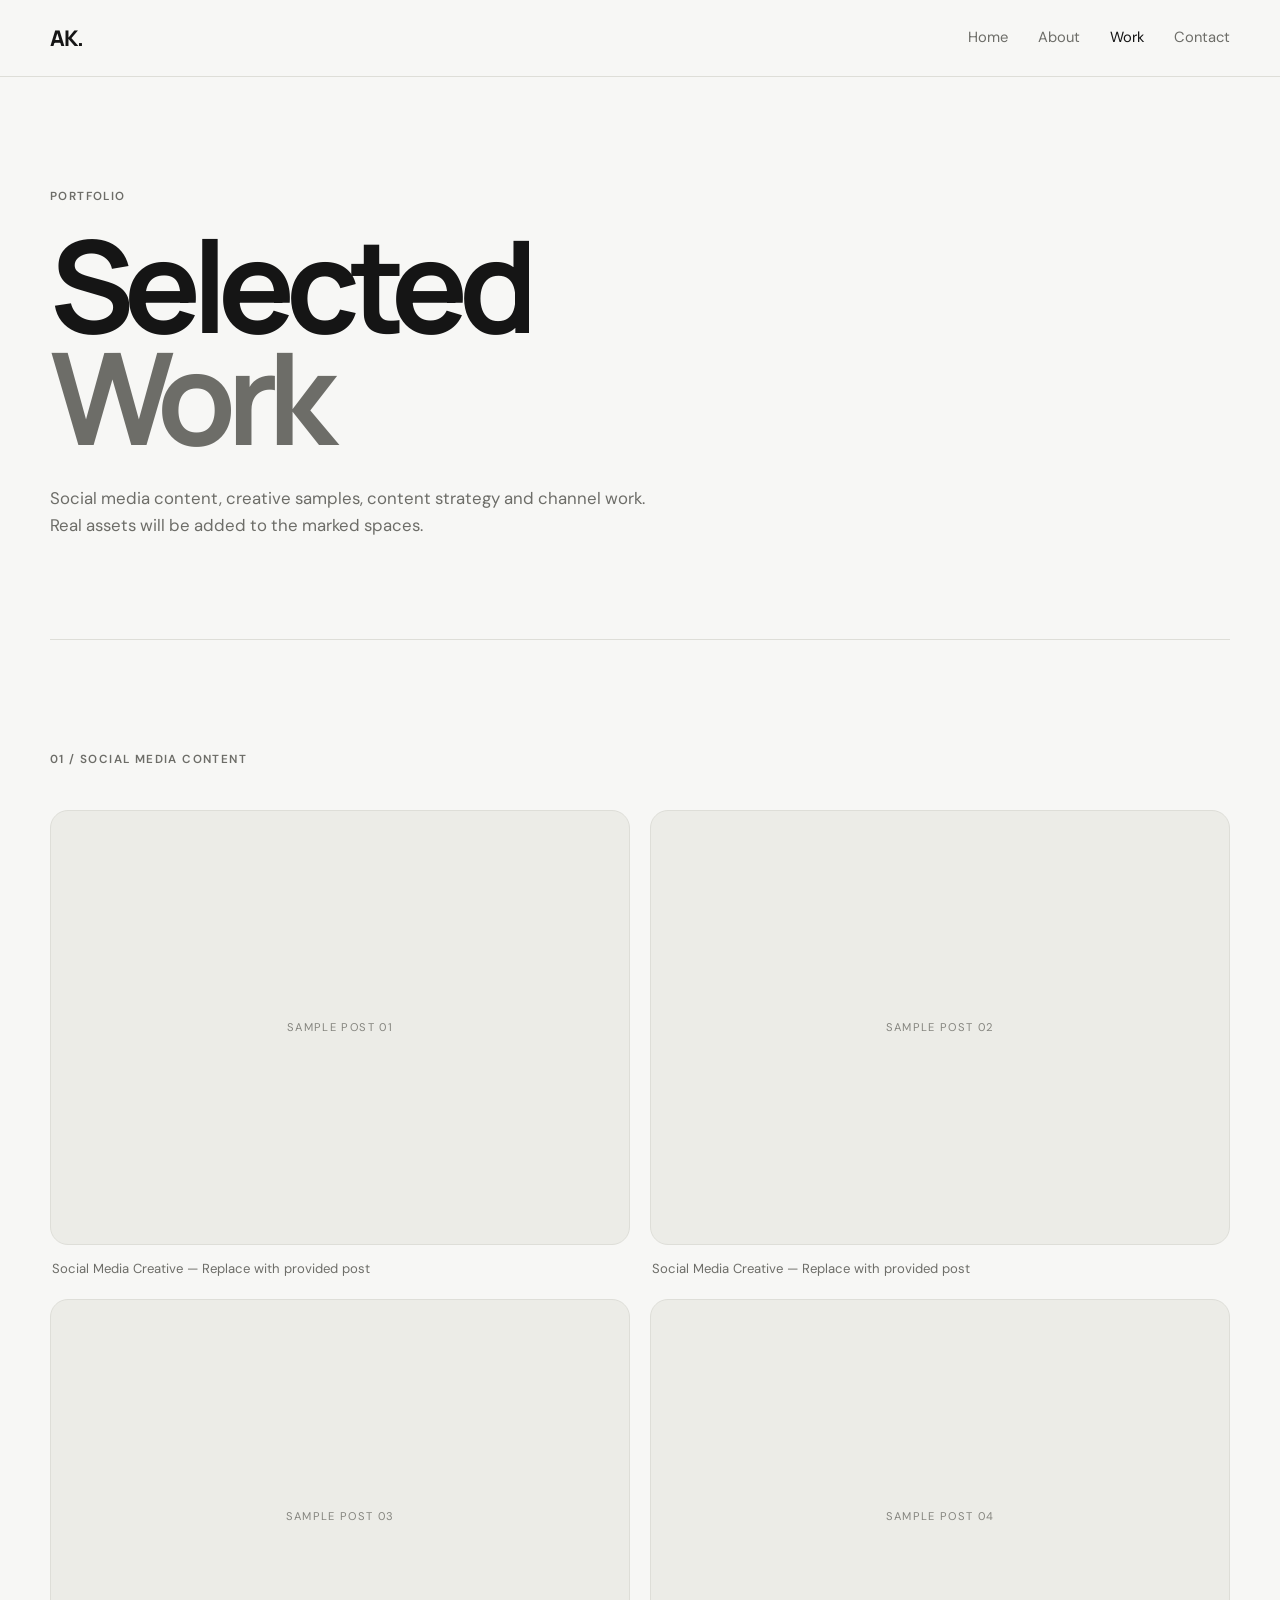
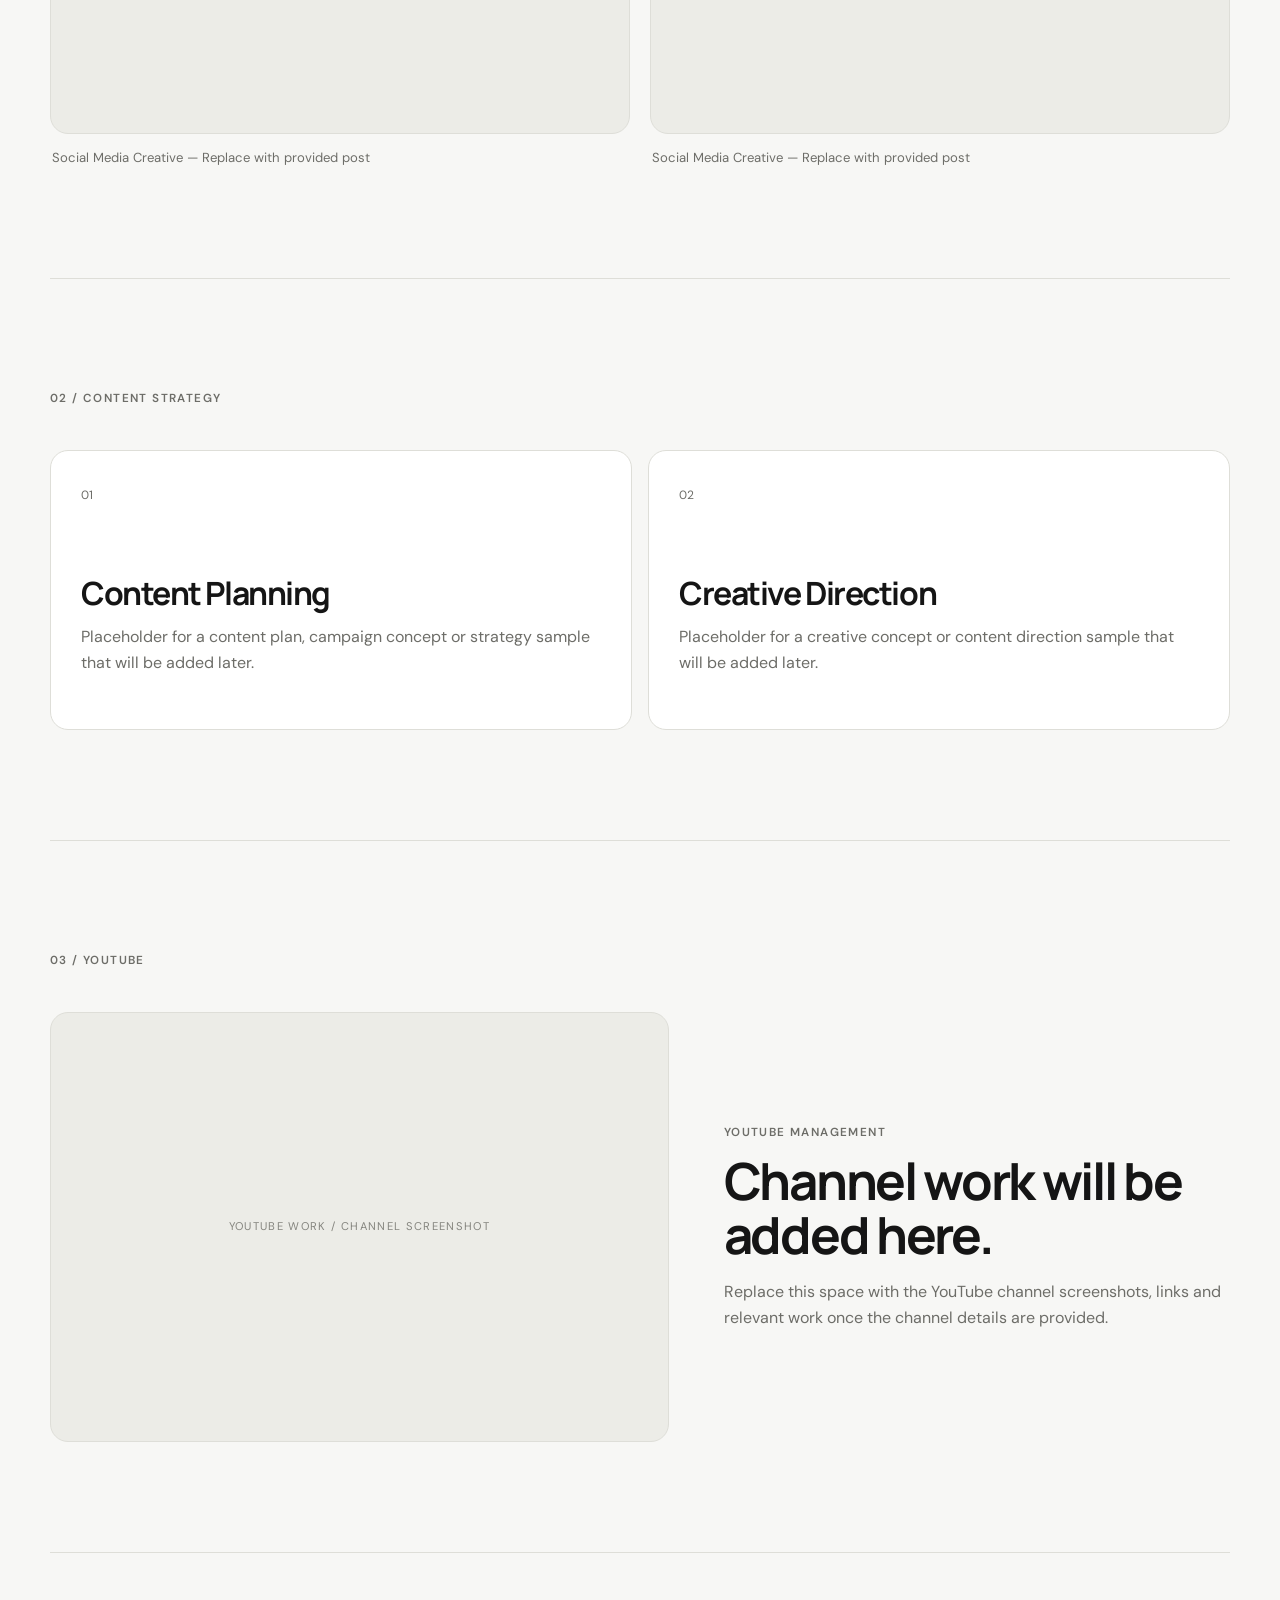
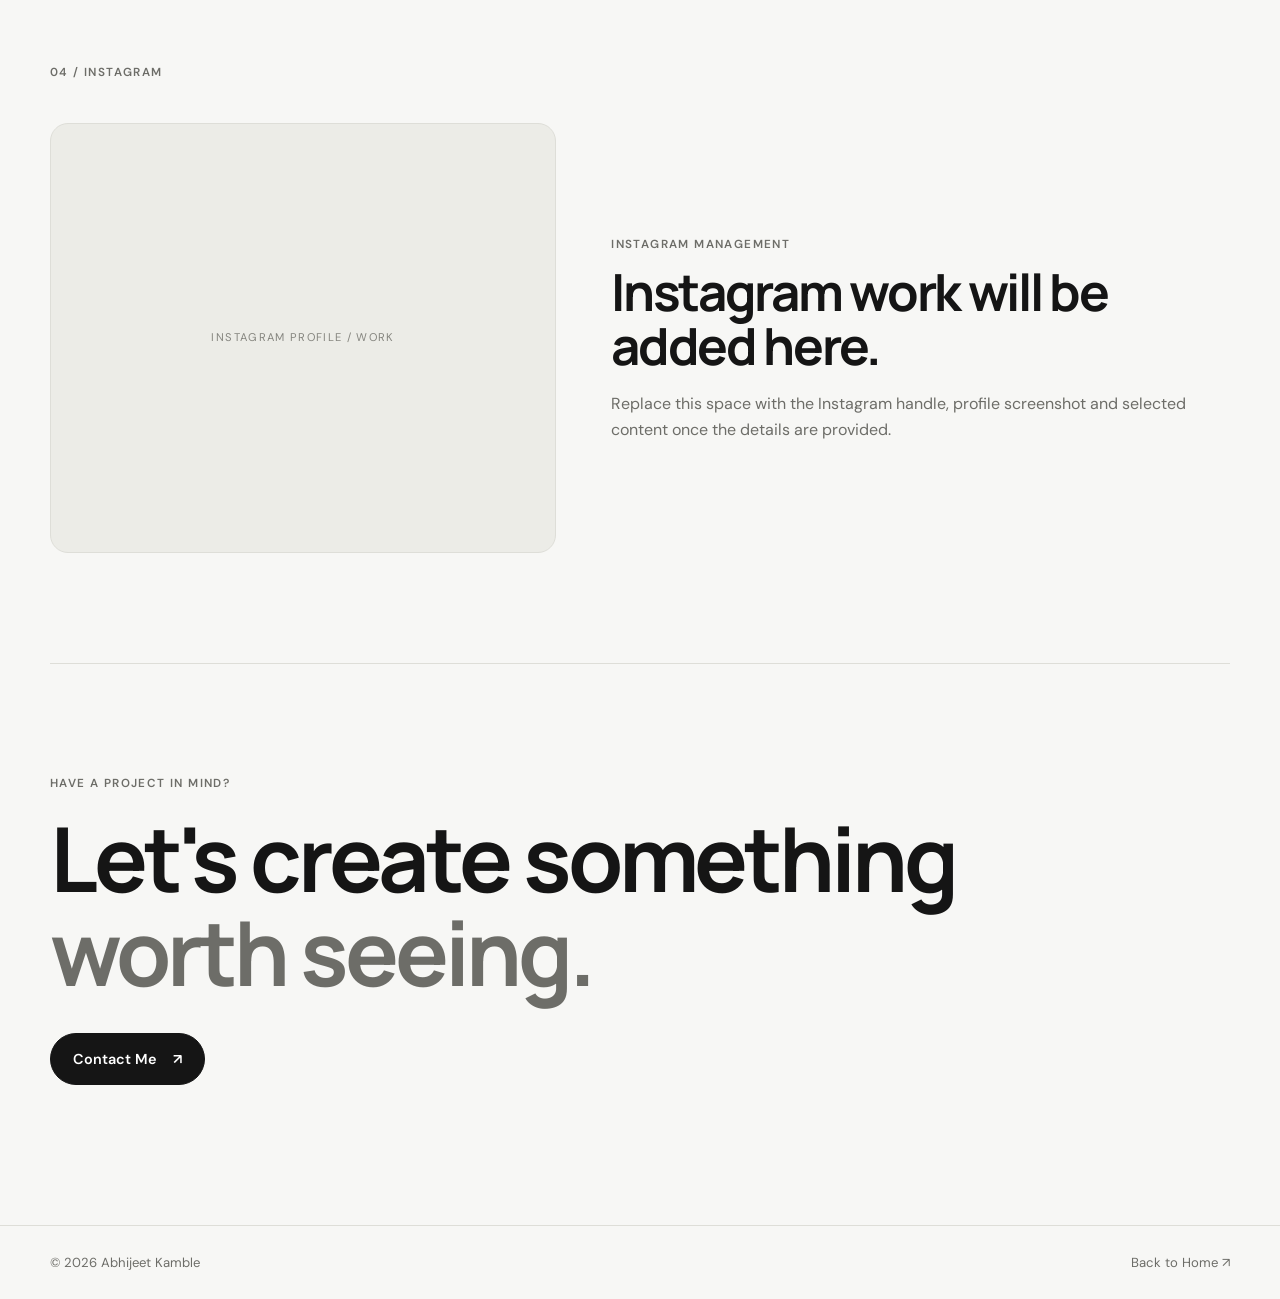
==== work.html @ 98735c2d "Marketing agency" ====
<!DOCTYPE html>
<html lang="en">
<head>
  <meta charset="UTF-8">
  <meta name="viewport" content="width=device-width, initial-scale=1.0">
  <meta name="description" content="Selected work by Abhijeet Kamble.">
  <title>Selected Work | Abhijeet Kamble</title>
  <link rel="stylesheet" href="style.css">
</head>
<body>
  <header class="site-header">
    <nav class="nav container">
      <a class="brand" href="index.html">AK.</a>
      <button class="menu-toggle" aria-label="Toggle navigation" aria-expanded="false">☰</button>
      <div class="nav-links">
        <a href="index.html">Home</a>
        <a href="index.html#about">About</a>
        <a class="active" href="work.html">Work</a>
        <a href="contact.html">Contact</a>
      </div>
    </nav>
  </header>

  <main>
    <section class="page-hero container">
      <p class="eyebrow">Portfolio</p>
      <h1>Selected<br><span>Work</span></h1>
      <p>Social media content, creative samples, content strategy and channel work. Real assets will be added to the marked spaces.</p>
    </section>

    <section class="section container">
      <div class="section-label">01 / Social Media Content</div>
      <div class="gallery-grid">
        <figure class="work-item">
          <div class="image-placeholder">SAMPLE POST 01</div>
          <figcaption>Social Media Creative — Replace with provided post</figcaption>
        </figure>
        <figure class="work-item">
          <div class="image-placeholder">SAMPLE POST 02</div>
          <figcaption>Social Media Creative — Replace with provided post</figcaption>
        </figure>
        <figure class="work-item">
          <div class="image-placeholder">SAMPLE POST 03</div>
          <figcaption>Social Media Creative — Replace with provided post</figcaption>
        </figure>
        <figure class="work-item">
          <div class="image-placeholder">SAMPLE POST 04</div>
          <figcaption>Social Media Creative — Replace with provided post</figcaption>
        </figure>
      </div>
    </section>

    <section class="section container">
      <div class="section-label">02 / Content Strategy</div>
      <div class="strategy-grid">
        <article class="strategy-card">
          <span>01</span>
          <h2>Content Planning</h2>
          <p>Placeholder for a content plan, campaign concept or strategy sample that will be added later.</p>
        </article>
        <article class="strategy-card">
          <span>02</span>
          <h2>Creative Direction</h2>
          <p>Placeholder for a creative concept or content direction sample that will be added later.</p>
        </article>
      </div>
    </section>

    <section class="section container">
      <div class="section-label">03 / YouTube</div>
      <div class="work-wide">
        <div class="image-placeholder wide">YOUTUBE WORK / CHANNEL SCREENSHOT</div>
        <div>
          <p class="card-type">YouTube Management</p>
          <h2>Channel work will be added here.</h2>
          <p>Replace this space with the YouTube channel screenshots, links and relevant work once the channel details are provided.</p>
        </div>
      </div>
    </section>

    <section class="section container">
      <div class="section-label">04 / Instagram</div>
      <div class="work-wide reverse">
        <div class="image-placeholder wide">INSTAGRAM PROFILE / WORK</div>
        <div>
          <p class="card-type">Instagram Management</p>
          <h2>Instagram work will be added here.</h2>
          <p>Replace this space with the Instagram handle, profile screenshot and selected content once the details are provided.</p>
        </div>
      </div>
    </section>

    <section class="section container final-cta">
      <p class="eyebrow">Have a project in mind?</p>
      <h2>Let's create something<br><span>worth seeing.</span></h2>
      <a class="button button-dark" href="contact.html">Contact Me <span>↗</span></a>
    </section>
  </main>

  <footer class="footer">
    <div class="container footer-inner">
      <p>© 2026 Abhijeet Kamble</p>
      <a href="index.html">Back to Home ↗</a>
    </div>
  </footer>

  <script>
    const toggle = document.querySelector('.menu-toggle');
    const links = document.querySelector('.nav-links');
    toggle.addEventListener('click', () => {
      const open = links.classList.toggle('open');
      toggle.setAttribute('aria-expanded', open);
    });
  </script>
</body>
</html>
---- style.css ----
@import url('https://fonts.googleapis.com/css2?family=DM+Sans:wght@400;500;600&family=Manrope:wght@500;600;700;800&display=swap');

:root {
  --bg: #f7f7f5;
  --surface: #ffffff;
  --text: #151515;
  --muted: #6d6d68;
  --line: #deded8;
  --soft: #ecece7;
  --max: 1180px;
  --radius: 18px;
}

* {
  box-sizing: border-box;
  margin: 0;
  padding: 0;
}

html {
  scroll-behavior: smooth;
}

body {
  background: var(--bg);
  color: var(--text);
  font-family: "DM Sans", Arial, sans-serif;
  line-height: 1.6;
}

a {
  color: inherit;
  text-decoration: none;
}

.container {
  width: min(calc(100% - 48px), var(--max));
  margin-inline: auto;
}

.site-header {
  border-bottom: 1px solid var(--line);
  background: rgba(247, 247, 245, .94);
  position: sticky;
  top: 0;
  z-index: 10;
  backdrop-filter: blur(10px);
}

.nav {
  min-height: 76px;
  display: flex;
  align-items: center;
  justify-content: space-between;
}

.brand {
  font-family: "Manrope", sans-serif;
  font-weight: 800;
  font-size: 1.35rem;
  letter-spacing: -.05em;
}

.nav-links {
  display: flex;
  align-items: center;
  gap: 30px;
  font-size: .92rem;
  color: var(--muted);
}

.nav-links a {
  transition: color .2s ease;
}

.nav-links a:hover,
.nav-links a.active {
  color: var(--text);
}

.menu-toggle {
  display: none;
  border: 0;
  background: transparent;
  font-size: 1.25rem;
  cursor: pointer;
}

.hero {
  min-height: calc(100vh - 76px);
  padding-block: 100px 90px;
  display: flex;
  flex-direction: column;
  justify-content: center;
}

.eyebrow,
.card-type,
.section-label {
  text-transform: uppercase;
  letter-spacing: .12em;
  font-size: .73rem;
  font-weight: 600;
  color: var(--muted);
}

.hero h1,
.page-hero h1,
.contact-page h1 {
  font-family: "Manrope", sans-serif;
  font-size: clamp(4.5rem, 11vw, 9.5rem);
  line-height: .88;
  letter-spacing: -.075em;
  margin: 22px 0 32px;
  max-width: 1000px;
}

.hero h1 span,
.page-hero h1 span,
.contact-page h1 span,
.final-cta h2 span {
  color: var(--muted);
}

.hero-role {
  font-size: clamp(1rem, 2vw, 1.35rem);
  font-weight: 500;
  margin-bottom: 18px;
}

.hero-copy {
  max-width: 610px;
  color: var(--muted);
  font-size: 1.05rem;
}

.hero-actions {
  display: flex;
  gap: 12px;
  margin-top: 34px;
}

.button {
  min-height: 52px;
  padding: 0 22px;
  display: inline-flex;
  align-items: center;
  justify-content: center;
  gap: 16px;
  border: 1px solid var(--text);
  border-radius: 999px;
  font-weight: 600;
  font-size: .9rem;
  transition: transform .2s ease, background .2s ease, color .2s ease;
}

.button:hover {
  transform: translateY(-2px);
}

.button-dark {
  background: var(--text);
  color: #fff;
}

.button-light {
  background: transparent;
}

.button-light:hover {
  background: var(--text);
  color: #fff;
}

.section {
  padding-block: 110px;
  border-top: 1px solid var(--line);
}

.about-grid {
  margin-top: 44px;
  display: grid;
  grid-template-columns: 1.1fr .9fr;
  gap: 80px;
}

.about-grid h2,
.preview-header h2,
.final-cta h2,
.strategy-card h2,
.work-wide h2 {
  font-family: "Manrope", sans-serif;
  letter-spacing: -.045em;
  line-height: 1.05;
}

.about-grid h2 {
  font-size: clamp(2.2rem, 4.5vw, 4.2rem);
}

.about-grid div {
  color: var(--muted);
  max-width: 510px;
}

.about-grid p + p {
  margin-top: 22px;
}

.skills-grid {
  margin-top: 42px;
  display: grid;
  grid-template-columns: repeat(3, 1fr);
  border-top: 1px solid var(--line);
}

.skills-grid div {
  padding: 24px 0;
  border-bottom: 1px solid var(--line);
  font-size: 1.05rem;
}

.skills-grid div:not(:nth-child(3n + 1)) {
  padding-left: 28px;
  border-left: 1px solid var(--line);
}

.experience-heading {
  margin-top: 46px;
  padding-bottom: 20px;
  border-bottom: 1px solid var(--line);
  display: flex;
  justify-content: space-between;
  align-items: baseline;
}

.experience-heading h2 {
  font-family: "Manrope", sans-serif;
  font-size: clamp(2rem, 4vw, 3.5rem);
  letter-spacing: -.05em;
}

.experience-heading span {
  color: var(--muted);
  font-size: .85rem;
}

.experience-grid {
  display: grid;
  grid-template-columns: repeat(3, 1fr);
  gap: 16px;
  margin-top: 24px;
}

.experience-card,
.current-card {
  background: var(--surface);
  border: 1px solid var(--line);
  border-radius: var(--radius);
  overflow: hidden;
}

.placeholder-media,
.image-placeholder {
  min-height: 250px;
  display: grid;
  place-items: center;
  background: var(--soft);
  color: #85857f;
  font-size: .7rem;
  letter-spacing: .12em;
  text-align: center;
}

.card-body,
.current-card {
  padding: 26px;
}

.card-body h3,
.current-card h3 {
  font-family: "Manrope", sans-serif;
  font-size: 1.45rem;
  letter-spacing: -.035em;
  margin: 7px 0 12px;
}

.card-body p:not(.card-type),
.current-card p:not(.card-type):not(.role) {
  color: var(--muted);
  font-size: .92rem;
}

.text-link {
  display: inline-block;
  margin-top: 20px;
  font-size: .88rem;
  font-weight: 600;
  border-bottom: 1px solid var(--text);
  padding-bottom: 2px;
}

.placeholder-link {
  opacity: .5;
  cursor: default;
}

.present-heading {
  margin-top: 90px;
}

.current-grid {
  display: grid;
  grid-template-columns: repeat(2, 1fr);
  gap: 16px;
  margin-top: 24px;
}

.current-card {
  padding: 32px;
}

.current-card .role {
  font-weight: 600;
  margin-bottom: 12px;
}

.current-card .role span {
  color: var(--muted);
  font-weight: 400;
}

.preview-header {
  margin-top: 42px;
  display: flex;
  align-items: end;
  justify-content: space-between;
  gap: 30px;
}

.preview-header h2 {
  font-size: clamp(2.2rem, 4vw, 4rem);
  max-width: 700px;
}

.mini-gallery {
  display: grid;
  grid-template-columns: repeat(3, 1fr);
  gap: 16px;
  margin-top: 36px;
}

.sample-tile {
  aspect-ratio: 1 / 1;
  display: grid;
  place-items: center;
  background: var(--soft);
  border: 1px solid var(--line);
  border-radius: var(--radius);
  color: #85857f;
  text-transform: uppercase;
  letter-spacing: .1em;
  font-size: .72rem;
  text-align: center;
}

.footer {
  border-top: 1px solid var(--line);
  padding: 26px 0;
}

.footer-inner {
  display: flex;
  justify-content: space-between;
  gap: 20px;
  color: var(--muted);
  font-size: .82rem;
}

.footer-inner a:hover {
  color: var(--text);
}

.page-hero {
  padding-block: 110px 100px;
}

.page-hero h1 {
  font-size: clamp(4.2rem, 10vw, 8.5rem);
}

.page-hero > p:last-child {
  max-width: 600px;
  color: var(--muted);
  font-size: 1.05rem;
}

.gallery-grid {
  display: grid;
  grid-template-columns: repeat(2, 1fr);
  gap: 20px;
  margin-top: 42px;
}

.work-item {
  margin: 0;
}

.work-item .image-placeholder {
  aspect-ratio: 4 / 3;
  min-height: 0;
  border-radius: var(--radius);
  border: 1px solid var(--line);
}

.work-item figcaption {
  color: var(--muted);
  font-size: .82rem;
  padding: 13px 2px 0;
}

.strategy-grid {
  display: grid;
  grid-template-columns: repeat(2, 1fr);
  gap: 16px;
  margin-top: 42px;
}

.strategy-card {
  min-height: 280px;
  background: var(--surface);
  border: 1px solid var(--line);
  border-radius: var(--radius);
  padding: 30px;
}

.strategy-card > span {
  color: var(--muted);
  font-size: .75rem;
}

.strategy-card h2 {
  font-size: 2rem;
  margin: 70px 0 14px;
}

.strategy-card p,
.work-wide p {
  color: var(--muted);
}

.work-wide {
  margin-top: 42px;
  display: grid;
  grid-template-columns: 1.1fr .9fr;
  gap: 55px;
  align-items: center;
}

.work-wide.reverse {
  grid-template-columns: .9fr 1.1fr;
}

.work-wide .wide {
  min-height: 430px;
  border-radius: var(--radius);
  border: 1px solid var(--line);
}

.work-wide h2 {
  font-size: clamp(2rem, 4vw, 3.5rem);
  margin: 12px 0 18px;
}

.final-cta {
  padding-bottom: 140px;
}

.final-cta h2 {
  font-size: clamp(3rem, 7vw, 6.5rem);
  margin: 18px 0 34px;
}

.contact-page {
  min-height: calc(100vh - 160px);
  padding-block: 110px;
  display: grid;
  grid-template-columns: 1fr 1fr;
  gap: 80px;
  align-items: center;
}

.contact-page h1 {
  font-size: clamp(4rem, 8vw, 7.5rem);
}

.contact-copy {
  color: var(--muted);
  max-width: 500px;
}

.contact-list {
  border-top: 1px solid var(--line);
}

.contact-row {
  display: flex;
  justify-content: space-between;
  align-items: center;
  gap: 20px;
  padding: 26px 0;
  border-bottom: 1px solid var(--line);
  transition: padding .2s ease;
}

.contact-row:hover {
  padding-left: 8px;
  padding-right: 8px;
}

.contact-row div {
  display: flex;
  flex-direction: column;
  gap: 4px;
}

.contact-row span {
  color: var(--muted);
  font-size: .75rem;
  text-transform: uppercase;
  letter-spacing: .1em;
}

.contact-row strong {
  font-size: 1.05rem;
  font-weight: 500;
}

@media (max-width: 800px) {
  .container {
    width: min(calc(100% - 32px), var(--max));
  }

  .nav {
    min-height: 68px;
  }

  .menu-toggle {
    display: block;
  }

  .nav-links {
    display: none;
    position: absolute;
    top: 68px;
    left: 0;
    right: 0;
    padding: 18px 16px;
    background: var(--bg);
    border-bottom: 1px solid var(--line);
    flex-direction: column;
    align-items: flex-start;
    gap: 16px;
  }

  .nav-links.open {
    display: flex;
  }

  .hero {
    min-height: auto;
    padding-block: 90px 80px;
  }

  .hero h1 {
    font-size: clamp(4rem, 20vw, 7rem);
  }

  .hero-actions {
    flex-direction: column;
    align-items: stretch;
  }

  .button {
    width: 100%;
  }

  .section {
    padding-block: 78px;
  }

  .about-grid,
  .contact-page,
  .work-wide,
  .work-wide.reverse {
    grid-template-columns: 1fr;
    gap: 34px;
  }

  .skills-grid {
    grid-template-columns: 1fr;
  }

  .skills-grid div,
  .skills-grid div:not(:nth-child(3n + 1)) {
    padding-left: 0;
    border-left: 0;
  }

  .experience-grid,
  .current-grid,
  .gallery-grid,
  .strategy-grid,
  .mini-gallery {
    grid-template-columns: 1fr;
  }

  .preview-header {
    align-items: flex-start;
    flex-direction: column;
  }

  .page-hero {
    padding-block: 80px;
  }

  .page-hero h1 {
    font-size: clamp(4rem, 19vw, 7rem);
  }

  .work-wide .wide {
    min-height: 280px;
  }

  .contact-page {
    min-height: auto;
    padding-block: 85px;
  }

  .contact-page h1 {
    font-size: clamp(4rem, 18vw, 7rem);
  }

  .footer-inner {
    flex-direction: column;
  }
}
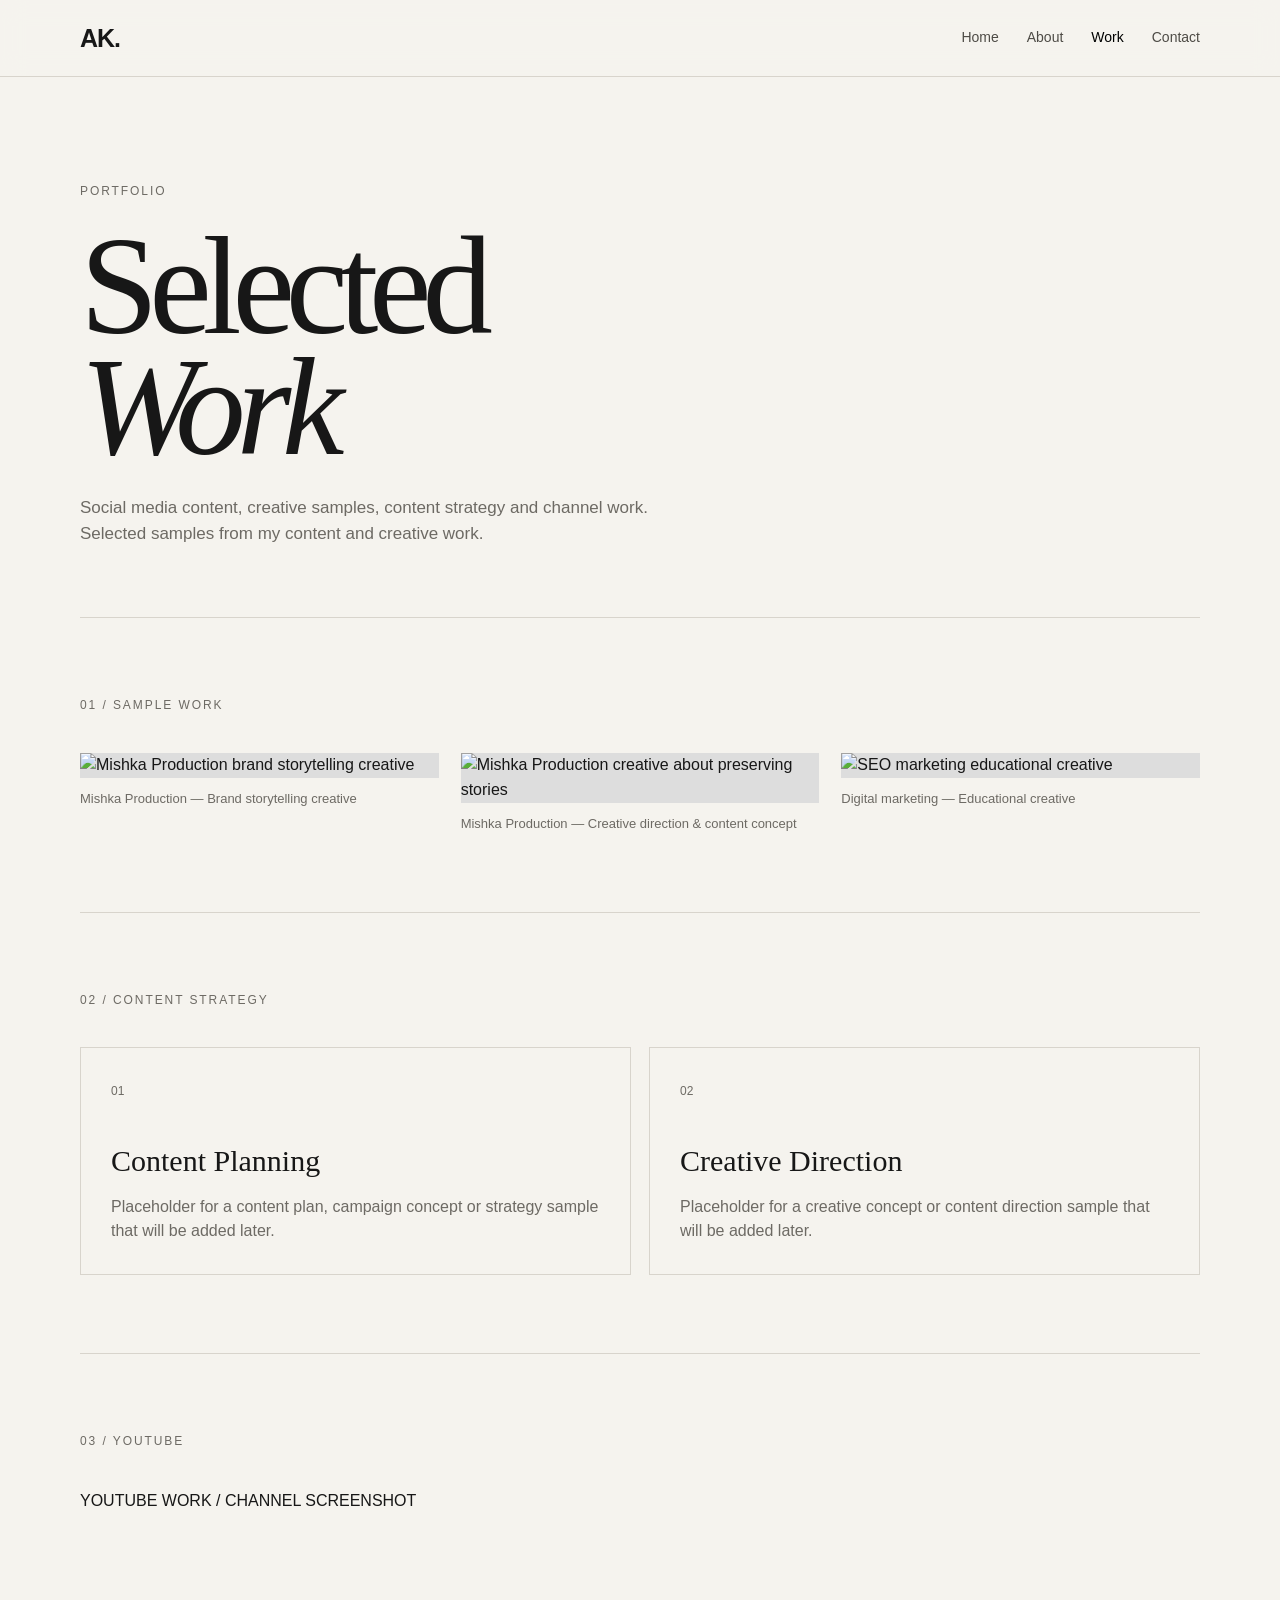
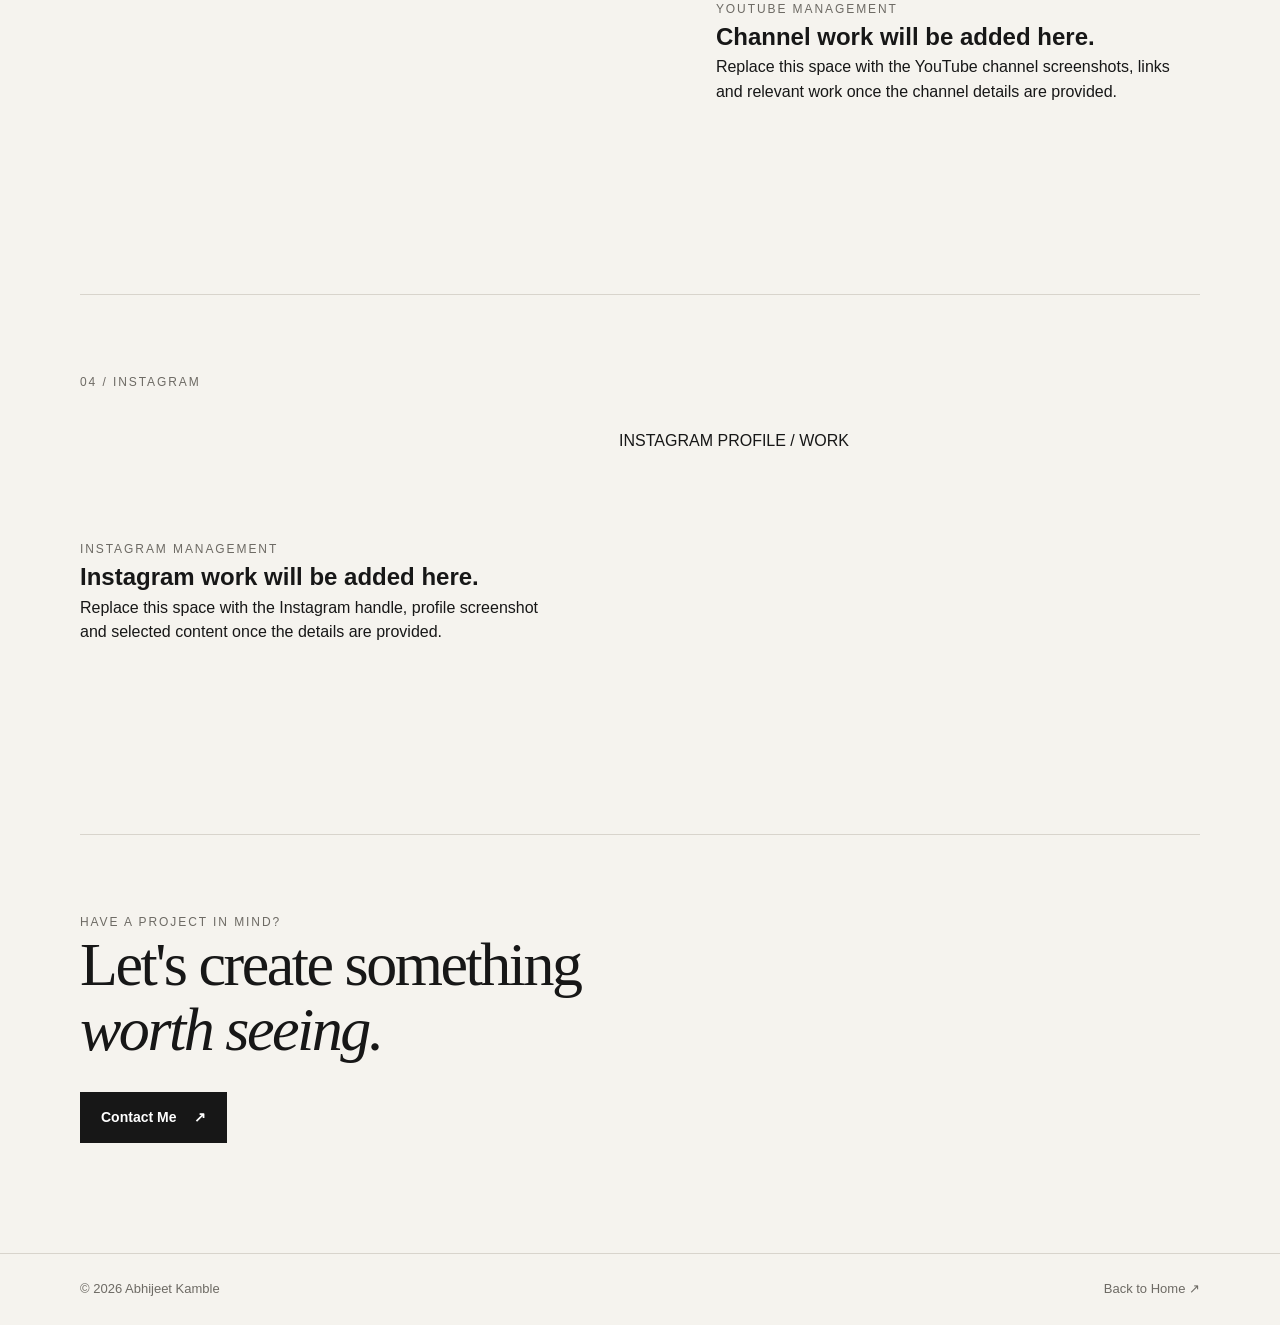
==== commit 8fdd7cbc: "Portfolio" ====
--- a/work.html
+++ b/work.html
@@ -25,28 +25,15 @@
     <section class="page-hero container">
       <p class="eyebrow">Portfolio</p>
       <h1>Selected<br><span>Work</span></h1>
-      <p>Social media content, creative samples, content strategy and channel work. Real assets will be added to the marked spaces.</p>
+      <p>Social media content, creative samples, content strategy and channel work. Selected samples from my content and creative work.</p>
     </section>
 
     <section class="section container">
-      <div class="section-label">01 / Social Media Content</div>
+      <div class="section-label">01 / Sample Work</div>
       <div class="gallery-grid">
-        <figure class="work-item">
-          <div class="image-placeholder">SAMPLE POST 01</div>
-          <figcaption>Social Media Creative — Replace with provided post</figcaption>
-        </figure>
-        <figure class="work-item">
-          <div class="image-placeholder">SAMPLE POST 02</div>
-          <figcaption>Social Media Creative — Replace with provided post</figcaption>
-        </figure>
-        <figure class="work-item">
-          <div class="image-placeholder">SAMPLE POST 03</div>
-          <figcaption>Social Media Creative — Replace with provided post</figcaption>
-        </figure>
-        <figure class="work-item">
-          <div class="image-placeholder">SAMPLE POST 04</div>
-          <figcaption>Social Media Creative — Replace with provided post</figcaption>
-        </figure>
+        <figure class="work-item"><img src="images/mishka-history.jpg" alt="Mishka Production brand storytelling creative"><figcaption>Mishka Production — Brand storytelling creative</figcaption></figure>
+        <figure class="work-item"><img src="images/mishka-stories.png" alt="Mishka Production creative about preserving stories"><figcaption>Mishka Production — Creative direction & content concept</figcaption></figure>
+        <figure class="work-item"><img src="images/seo-sample.png" alt="SEO marketing educational creative"><figcaption>Digital marketing — Educational creative</figcaption></figure>
       </div>
     </section>
 
--- a/style.css
+++ b/style.css
@@ -1,647 +1,5 @@
-@import url('https://fonts.googleapis.com/css2?family=DM+Sans:wght@400;500;600&family=Manrope:wght@500;600;700;800&display=swap');
+*{box-sizing:border-box;margin:0;padding:0}:root{--bg:#f5f3ee;--text:#171717;--muted:#6d6a64;--line:#d8d4cc}html{scroll-behavior:smooth}body{font-family:Arial,Helvetica,sans-serif;background:var(--bg);color:var(--text);line-height:1.55}a{color:inherit;text-decoration:none}.container{width:min(1120px,calc(100% - 40px));margin:auto}.site-header{position:sticky;top:0;z-index:20;background:rgba(245,243,238,.92);backdrop-filter:blur(12px);border-bottom:1px solid var(--line)}.nav{height:76px;display:flex;align-items:center;justify-content:space-between}.brand{font-size:25px;font-weight:800;letter-spacing:-1px}.nav-links{display:flex;gap:28px;font-size:14px}.nav-links a{color:#4e4b46}.nav-links a:hover,.nav-links .active{color:#000}.menu-toggle{display:none;border:0;background:none;font-size:25px}.hero,.page-hero{padding:105px 0 95px}.eyebrow,.section-label,.card-type{font-size:12px;letter-spacing:.16em;text-transform:uppercase;color:var(--muted)}.hero h1,.page-hero h1{font-family:Georgia,serif;font-weight:500;font-size:clamp(70px,11vw,142px);line-height:.86;letter-spacing:-.065em;margin:24px 0 28px}.hero h1 span,.page-hero h1 span,.final-cta h2 span{font-style:italic}.hero-role{font-size:18px;font-weight:600;margin-bottom:14px}.hero-copy{max-width:620px;color:var(--muted);font-size:17px}.hero-actions{display:flex;gap:12px;margin-top:32px}.button{display:inline-flex;align-items:center;gap:18px;padding:14px 20px;border:1px solid #171717;font-size:14px;font-weight:700}.button-dark{background:#171717;color:#fff}.button-light{background:transparent}.button:hover{transform:translateY(-2px)}.section{padding:78px 0;border-top:1px solid var(--line)}.section-label{margin-bottom:38px}.about-grid{display:grid;grid-template-columns:1.15fr 1fr;gap:80px}.about-grid h2,.final-cta h2{font-family:Georgia,serif;font-size:clamp(35px,5vw,62px);font-weight:500;line-height:1.05;letter-spacing:-.04em}.about-grid p{color:var(--muted);margin-bottom:18px}.skills-grid{display:grid;grid-template-columns:repeat(3,1fr);border-top:1px solid var(--line)}.skills-grid div{padding:22px 0;border-bottom:1px solid var(--line);font-weight:700}.experience-heading{display:flex;justify-content:space-between;align-items:end;margin:20px 0 28px}.experience-heading h2{font-family:Georgia,serif;font-size:40px;font-weight:500}.experience-heading span{color:var(--muted)}.experience-grid,.current-grid{display:grid;grid-template-columns:repeat(3,1fr);gap:18px}.experience-card,.current-card{border:1px solid var(--line);background:#f0eee9}.placeholder-media{aspect-ratio:4/3;background:#dedad1;display:grid;place-items:center;color:#777;font-size:12px;letter-spacing:.14em}.card-body,.current-card{padding:22px}.card-body h3,.current-card h3{font-family:Georgia,serif;font-size:25px;font-weight:500;margin:8px 0}.card-body p:last-child,.current-card p:last-child{color:var(--muted);font-size:14px}.role{font-weight:700;margin:4px 0 10px}.role span{color:#8b6a23;font-weight:400}.present-heading{margin-top:80px}.current-grid{grid-template-columns:repeat(2,1fr)}.current-card{background:#e9e5dd}.page-hero{padding-bottom:70px}.page-hero>p:last-child{max-width:610px;color:var(--muted);font-size:17px}.gallery-grid{display:grid;grid-template-columns:repeat(3,1fr);gap:22px}.work-item{margin:0}.work-item img{display:block;width:100%;height:auto;background:#ddd}.work-item figcaption{font-size:13px;color:var(--muted);padding-top:11px}.strategy-grid{display:grid;grid-template-columns:repeat(2,1fr);gap:18px}.strategy-card{border:1px solid var(--line);padding:30px;min-height:210px}.strategy-card span{font-size:12px;color:var(--muted)}.strategy-card h2{font-family:Georgia,serif;font-size:30px;font-weight:500;margin:35px 0 10px}.strategy-card p{color:var(--muted)}.work-wide{display:grid;grid-template-columns:1.2fr 1fr;gap:55px;align-items:center}.work-wide.reverse{grid-template-columns:1fr 1.2fr}.work-wide.reverse>div:first-child{order:2}.work-wide img{width:100%;display:block}.work-wide .wide{aspect-ratio:16/9}.final-cta{padding-bottom:110px}.final-cta .button{margin-top:30px}.footer{border-top:1px solid var(--line);padding:25px 0;color:var(--muted);font-size:13px}.footer-inner{display:flex;justify-content:space-between}.contact-grid{display:grid;grid-template-columns:1fr 1fr;gap:30px}.contact-card{border:1px solid var(--line);padding:30px;background:#ebe8e1}.contact-card h2{font-family:Georgia,serif;font-size:34px;font-weight:500;margin:8px 0}.contact-card p{color:var(--muted)}.contact-link{display:inline-block;margin-top:20px;font-weight:700}@media(max-width:760px){.container{width:min(100% - 28px,1120px)}.nav{height:68px}.menu-toggle{display:block}.nav-links{display:none;position:absolute;top:68px;left:0;right:0;padding:18px 14px;background:var(--bg);border-bottom:1px solid var(--line);flex-direction:column;gap:16px}.nav-links.open{display:flex}.hero,.page-hero{padding:72px 0 65px}.hero h1,.page-hero h1{font-size:72px}.hero-role{font-size:16px}.section{padding:55px 0}.about-grid,.work-wide,.work-wide.reverse,.contact-grid{grid-template-columns:1fr;gap:30px}.skills-grid{grid-template-columns:1fr 1fr}.experience-grid,.current-grid,.gallery-grid,.strategy-grid{grid-template-columns:1fr}.experience-heading{margin-top:5px}.present-heading{margin-top:55px}.work-wide.reverse>div:first-child{order:0}.footer-inner{gap:15px;flex-direction:column}}
 
-:root {
-  --bg: #f7f7f5;
-  --surface: #ffffff;
-  --text: #151515;
-  --muted: #6d6d68;
-  --line: #deded8;
-  --soft: #ecece7;
-  --max: 1180px;
-  --radius: 18px;
-}
+.project-media{display:block;width:100%;aspect-ratio:16/9;object-fit:cover}.text-link{display:inline-block;margin-top:16px;font-size:14px;font-weight:700}.text-link:hover{opacity:.6}
 
-* {
-  box-sizing: border-box;
-  margin: 0;
-  padding: 0;
-}
-
-html {
-  scroll-behavior: smooth;
-}
-
-body {
-  background: var(--bg);
-  color: var(--text);
-  font-family: "DM Sans", Arial, sans-serif;
-  line-height: 1.6;
-}
-
-a {
-  color: inherit;
-  text-decoration: none;
-}
-
-.container {
-  width: min(calc(100% - 48px), var(--max));
-  margin-inline: auto;
-}
-
-.site-header {
-  border-bottom: 1px solid var(--line);
-  background: rgba(247, 247, 245, .94);
-  position: sticky;
-  top: 0;
-  z-index: 10;
-  backdrop-filter: blur(10px);
-}
-
-.nav {
-  min-height: 76px;
-  display: flex;
-  align-items: center;
-  justify-content: space-between;
-}
-
-.brand {
-  font-family: "Manrope", sans-serif;
-  font-weight: 800;
-  font-size: 1.35rem;
-  letter-spacing: -.05em;
-}
-
-.nav-links {
-  display: flex;
-  align-items: center;
-  gap: 30px;
-  font-size: .92rem;
-  color: var(--muted);
-}
-
-.nav-links a {
-  transition: color .2s ease;
-}
-
-.nav-links a:hover,
-.nav-links a.active {
-  color: var(--text);
-}
-
-.menu-toggle {
-  display: none;
-  border: 0;
-  background: transparent;
-  font-size: 1.25rem;
-  cursor: pointer;
-}
-
-.hero {
-  min-height: calc(100vh - 76px);
-  padding-block: 100px 90px;
-  display: flex;
-  flex-direction: column;
-  justify-content: center;
-}
-
-.eyebrow,
-.card-type,
-.section-label {
-  text-transform: uppercase;
-  letter-spacing: .12em;
-  font-size: .73rem;
-  font-weight: 600;
-  color: var(--muted);
-}
-
-.hero h1,
-.page-hero h1,
-.contact-page h1 {
-  font-family: "Manrope", sans-serif;
-  font-size: clamp(4.5rem, 11vw, 9.5rem);
-  line-height: .88;
-  letter-spacing: -.075em;
-  margin: 22px 0 32px;
-  max-width: 1000px;
-}
-
-.hero h1 span,
-.page-hero h1 span,
-.contact-page h1 span,
-.final-cta h2 span {
-  color: var(--muted);
-}
-
-.hero-role {
-  font-size: clamp(1rem, 2vw, 1.35rem);
-  font-weight: 500;
-  margin-bottom: 18px;
-}
-
-.hero-copy {
-  max-width: 610px;
-  color: var(--muted);
-  font-size: 1.05rem;
-}
-
-.hero-actions {
-  display: flex;
-  gap: 12px;
-  margin-top: 34px;
-}
-
-.button {
-  min-height: 52px;
-  padding: 0 22px;
-  display: inline-flex;
-  align-items: center;
-  justify-content: center;
-  gap: 16px;
-  border: 1px solid var(--text);
-  border-radius: 999px;
-  font-weight: 600;
-  font-size: .9rem;
-  transition: transform .2s ease, background .2s ease, color .2s ease;
-}
-
-.button:hover {
-  transform: translateY(-2px);
-}
-
-.button-dark {
-  background: var(--text);
-  color: #fff;
-}
-
-.button-light {
-  background: transparent;
-}
-
-.button-light:hover {
-  background: var(--text);
-  color: #fff;
-}
-
-.section {
-  padding-block: 110px;
-  border-top: 1px solid var(--line);
-}
-
-.about-grid {
-  margin-top: 44px;
-  display: grid;
-  grid-template-columns: 1.1fr .9fr;
-  gap: 80px;
-}
-
-.about-grid h2,
-.preview-header h2,
-.final-cta h2,
-.strategy-card h2,
-.work-wide h2 {
-  font-family: "Manrope", sans-serif;
-  letter-spacing: -.045em;
-  line-height: 1.05;
-}
-
-.about-grid h2 {
-  font-size: clamp(2.2rem, 4.5vw, 4.2rem);
-}
-
-.about-grid div {
-  color: var(--muted);
-  max-width: 510px;
-}
-
-.about-grid p + p {
-  margin-top: 22px;
-}
-
-.skills-grid {
-  margin-top: 42px;
-  display: grid;
-  grid-template-columns: repeat(3, 1fr);
-  border-top: 1px solid var(--line);
-}
-
-.skills-grid div {
-  padding: 24px 0;
-  border-bottom: 1px solid var(--line);
-  font-size: 1.05rem;
-}
-
-.skills-grid div:not(:nth-child(3n + 1)) {
-  padding-left: 28px;
-  border-left: 1px solid var(--line);
-}
-
-.experience-heading {
-  margin-top: 46px;
-  padding-bottom: 20px;
-  border-bottom: 1px solid var(--line);
-  display: flex;
-  justify-content: space-between;
-  align-items: baseline;
-}
-
-.experience-heading h2 {
-  font-family: "Manrope", sans-serif;
-  font-size: clamp(2rem, 4vw, 3.5rem);
-  letter-spacing: -.05em;
-}
-
-.experience-heading span {
-  color: var(--muted);
-  font-size: .85rem;
-}
-
-.experience-grid {
-  display: grid;
-  grid-template-columns: repeat(3, 1fr);
-  gap: 16px;
-  margin-top: 24px;
-}
-
-.experience-card,
-.current-card {
-  background: var(--surface);
-  border: 1px solid var(--line);
-  border-radius: var(--radius);
-  overflow: hidden;
-}
-
-.placeholder-media,
-.image-placeholder {
-  min-height: 250px;
-  display: grid;
-  place-items: center;
-  background: var(--soft);
-  color: #85857f;
-  font-size: .7rem;
-  letter-spacing: .12em;
-  text-align: center;
-}
-
-.card-body,
-.current-card {
-  padding: 26px;
-}
-
-.card-body h3,
-.current-card h3 {
-  font-family: "Manrope", sans-serif;
-  font-size: 1.45rem;
-  letter-spacing: -.035em;
-  margin: 7px 0 12px;
-}
-
-.card-body p:not(.card-type),
-.current-card p:not(.card-type):not(.role) {
-  color: var(--muted);
-  font-size: .92rem;
-}
-
-.text-link {
-  display: inline-block;
-  margin-top: 20px;
-  font-size: .88rem;
-  font-weight: 600;
-  border-bottom: 1px solid var(--text);
-  padding-bottom: 2px;
-}
-
-.placeholder-link {
-  opacity: .5;
-  cursor: default;
-}
-
-.present-heading {
-  margin-top: 90px;
-}
-
-.current-grid {
-  display: grid;
-  grid-template-columns: repeat(2, 1fr);
-  gap: 16px;
-  margin-top: 24px;
-}
-
-.current-card {
-  padding: 32px;
-}
-
-.current-card .role {
-  font-weight: 600;
-  margin-bottom: 12px;
-}
-
-.current-card .role span {
-  color: var(--muted);
-  font-weight: 400;
-}
-
-.preview-header {
-  margin-top: 42px;
-  display: flex;
-  align-items: end;
-  justify-content: space-between;
-  gap: 30px;
-}
-
-.preview-header h2 {
-  font-size: clamp(2.2rem, 4vw, 4rem);
-  max-width: 700px;
-}
-
-.mini-gallery {
-  display: grid;
-  grid-template-columns: repeat(3, 1fr);
-  gap: 16px;
-  margin-top: 36px;
-}
-
-.sample-tile {
-  aspect-ratio: 1 / 1;
-  display: grid;
-  place-items: center;
-  background: var(--soft);
-  border: 1px solid var(--line);
-  border-radius: var(--radius);
-  color: #85857f;
-  text-transform: uppercase;
-  letter-spacing: .1em;
-  font-size: .72rem;
-  text-align: center;
-}
-
-.footer {
-  border-top: 1px solid var(--line);
-  padding: 26px 0;
-}
-
-.footer-inner {
-  display: flex;
-  justify-content: space-between;
-  gap: 20px;
-  color: var(--muted);
-  font-size: .82rem;
-}
-
-.footer-inner a:hover {
-  color: var(--text);
-}
-
-.page-hero {
-  padding-block: 110px 100px;
-}
-
-.page-hero h1 {
-  font-size: clamp(4.2rem, 10vw, 8.5rem);
-}
-
-.page-hero > p:last-child {
-  max-width: 600px;
-  color: var(--muted);
-  font-size: 1.05rem;
-}
-
-.gallery-grid {
-  display: grid;
-  grid-template-columns: repeat(2, 1fr);
-  gap: 20px;
-  margin-top: 42px;
-}
-
-.work-item {
-  margin: 0;
-}
-
-.work-item .image-placeholder {
-  aspect-ratio: 4 / 3;
-  min-height: 0;
-  border-radius: var(--radius);
-  border: 1px solid var(--line);
-}
-
-.work-item figcaption {
-  color: var(--muted);
-  font-size: .82rem;
-  padding: 13px 2px 0;
-}
-
-.strategy-grid {
-  display: grid;
-  grid-template-columns: repeat(2, 1fr);
-  gap: 16px;
-  margin-top: 42px;
-}
-
-.strategy-card {
-  min-height: 280px;
-  background: var(--surface);
-  border: 1px solid var(--line);
-  border-radius: var(--radius);
-  padding: 30px;
-}
-
-.strategy-card > span {
-  color: var(--muted);
-  font-size: .75rem;
-}
-
-.strategy-card h2 {
-  font-size: 2rem;
-  margin: 70px 0 14px;
-}
-
-.strategy-card p,
-.work-wide p {
-  color: var(--muted);
-}
-
-.work-wide {
-  margin-top: 42px;
-  display: grid;
-  grid-template-columns: 1.1fr .9fr;
-  gap: 55px;
-  align-items: center;
-}
-
-.work-wide.reverse {
-  grid-template-columns: .9fr 1.1fr;
-}
-
-.work-wide .wide {
-  min-height: 430px;
-  border-radius: var(--radius);
-  border: 1px solid var(--line);
-}
-
-.work-wide h2 {
-  font-size: clamp(2rem, 4vw, 3.5rem);
-  margin: 12px 0 18px;
-}
-
-.final-cta {
-  padding-bottom: 140px;
-}
-
-.final-cta h2 {
-  font-size: clamp(3rem, 7vw, 6.5rem);
-  margin: 18px 0 34px;
-}
-
-.contact-page {
-  min-height: calc(100vh - 160px);
-  padding-block: 110px;
-  display: grid;
-  grid-template-columns: 1fr 1fr;
-  gap: 80px;
-  align-items: center;
-}
-
-.contact-page h1 {
-  font-size: clamp(4rem, 8vw, 7.5rem);
-}
-
-.contact-copy {
-  color: var(--muted);
-  max-width: 500px;
-}
-
-.contact-list {
-  border-top: 1px solid var(--line);
-}
-
-.contact-row {
-  display: flex;
-  justify-content: space-between;
-  align-items: center;
-  gap: 20px;
-  padding: 26px 0;
-  border-bottom: 1px solid var(--line);
-  transition: padding .2s ease;
-}
-
-.contact-row:hover {
-  padding-left: 8px;
-  padding-right: 8px;
-}
-
-.contact-row div {
-  display: flex;
-  flex-direction: column;
-  gap: 4px;
-}
-
-.contact-row span {
-  color: var(--muted);
-  font-size: .75rem;
-  text-transform: uppercase;
-  letter-spacing: .1em;
-}
-
-.contact-row strong {
-  font-size: 1.05rem;
-  font-weight: 500;
-}
-
-@media (max-width: 800px) {
-  .container {
-    width: min(calc(100% - 32px), var(--max));
-  }
-
-  .nav {
-    min-height: 68px;
-  }
-
-  .menu-toggle {
-    display: block;
-  }
-
-  .nav-links {
-    display: none;
-    position: absolute;
-    top: 68px;
-    left: 0;
-    right: 0;
-    padding: 18px 16px;
-    background: var(--bg);
-    border-bottom: 1px solid var(--line);
-    flex-direction: column;
-    align-items: flex-start;
-    gap: 16px;
-  }
-
-  .nav-links.open {
-    display: flex;
-  }
-
-  .hero {
-    min-height: auto;
-    padding-block: 90px 80px;
-  }
-
-  .hero h1 {
-    font-size: clamp(4rem, 20vw, 7rem);
-  }
-
-  .hero-actions {
-    flex-direction: column;
-    align-items: stretch;
-  }
-
-  .button {
-    width: 100%;
-  }
-
-  .section {
-    padding-block: 78px;
-  }
-
-  .about-grid,
-  .contact-page,
-  .work-wide,
-  .work-wide.reverse {
-    grid-template-columns: 1fr;
-    gap: 34px;
-  }
-
-  .skills-grid {
-    grid-template-columns: 1fr;
-  }
-
-  .skills-grid div,
-  .skills-grid div:not(:nth-child(3n + 1)) {
-    padding-left: 0;
-    border-left: 0;
-  }
-
-  .experience-grid,
-  .current-grid,
-  .gallery-grid,
-  .strategy-grid,
-  .mini-gallery {
-    grid-template-columns: 1fr;
-  }
-
-  .preview-header {
-    align-items: flex-start;
-    flex-direction: column;
-  }
-
-  .page-hero {
-    padding-block: 80px;
-  }
-
-  .page-hero h1 {
-    font-size: clamp(4rem, 19vw, 7rem);
-  }
-
-  .work-wide .wide {
-    min-height: 280px;
-  }
-
-  .contact-page {
-    min-height: auto;
-    padding-block: 85px;
-  }
-
-  .contact-page h1 {
-    font-size: clamp(4rem, 18vw, 7rem);
-  }
-
-  .footer-inner {
-    flex-direction: column;
-  }
-}
+.image-unavailable{font-size:9px!important;font-weight:500!important;letter-spacing:.04em!important;color:#8a8780!important;border:1px dashed #bdb9b0;padding:5px 7px;line-height:1.1;text-transform:lowercase}
